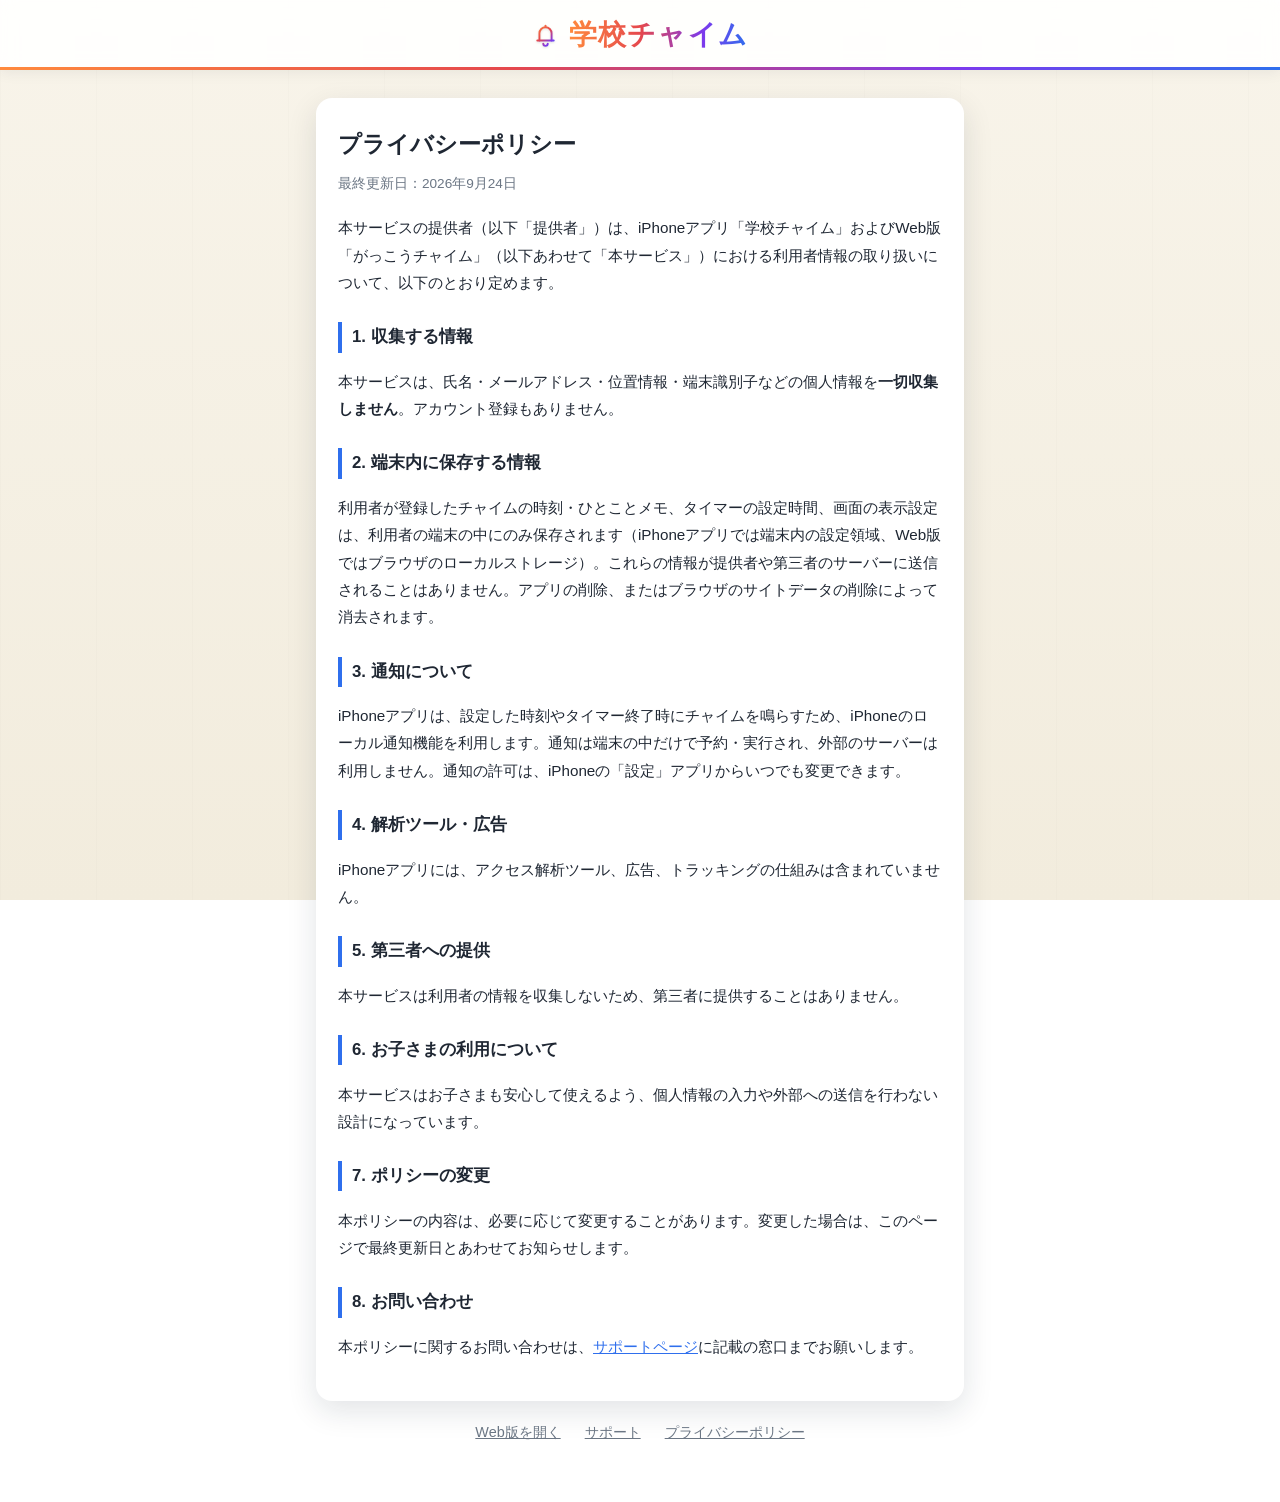
==== privacy.html @ b0a3496d "init" ====
<!DOCTYPE html>
<html lang="ja">
<head>
  <meta charset="UTF-8">
  <meta name="viewport" content="width=device-width, initial-scale=1.0">
  <title>プライバシーポリシー｜学校チャイム</title>
  <meta name="description" content="学校チャイムのプライバシーポリシー">
  <link rel="apple-touch-icon" href="apple-touch-icon.png">
  <link rel="stylesheet" href="style.css">
</head>
<body>
  <header class="app-header">
    <div class="app-header-inner">
      <a class="home-link" href="./" aria-label="学校チャイム サポート">
        <svg class="header-icon" viewBox="0 0 24 24" aria-hidden="true">
          <defs><linearGradient id="hgrad" gradientUnits="userSpaceOnUse" x1="4" y1="3" x2="20" y2="21">
            <stop offset="0" stop-color="#ff8a3d"/><stop offset="0.45" stop-color="#e5484d"/>
            <stop offset="0.8" stop-color="#7c3aed"/><stop offset="1" stop-color="#2f6fed"/></linearGradient></defs>
          <g fill="none" stroke="url(#hgrad)" stroke-width="1.7" stroke-linecap="round" stroke-linejoin="round">
            <path d="M12 4.4V3.2"/><path d="M6.6 16.4V10a5.4 5.4 0 0 1 10.8 0v6.4"/><path d="M4.7 16.4h14.6"/><path d="M10 19.2a2 2 0 0 0 4 0"/>
          </g>
        </svg>
        <h1>学校チャイム</h1>
      </a>
    </div>
  </header>
  <main class="doc">
    <div class="doc-card">
      <h2>プライバシーポリシー</h2>
      <p class="updated">最終更新日：2026年9月24日</p>
      <p>本サービスの提供者（以下「提供者」）は、iPhoneアプリ「学校チャイム」およびWeb版「がっこうチャイム」（以下あわせて「本サービス」）における利用者情報の取り扱いについて、以下のとおり定めます。</p>

      <h3>1. 収集する情報</h3>
      <p>本サービスは、氏名・メールアドレス・位置情報・端末識別子などの個人情報を<strong>一切収集しません</strong>。アカウント登録もありません。</p>

      <h3>2. 端末内に保存する情報</h3>
      <p>利用者が登録したチャイムの時刻・ひとことメモ、タイマーの設定時間、画面の表示設定は、利用者の端末の中にのみ保存されます（iPhoneアプリでは端末内の設定領域、Web版ではブラウザのローカルストレージ）。これらの情報が提供者や第三者のサーバーに送信されることはありません。アプリの削除、またはブラウザのサイトデータの削除によって消去されます。</p>

      <h3>3. 通知について</h3>
      <p>iPhoneアプリは、設定した時刻やタイマー終了時にチャイムを鳴らすため、iPhoneのローカル通知機能を利用します。通知は端末の中だけで予約・実行され、外部のサーバーは利用しません。通知の許可は、iPhoneの「設定」アプリからいつでも変更できます。</p>

      <h3>4. 解析ツール・広告</h3>
      <p>iPhoneアプリには、アクセス解析ツール、広告、トラッキングの仕組みは含まれていません。</p>

      <h3>5. 第三者への提供</h3>
      <p>本サービスは利用者の情報を収集しないため、第三者に提供することはありません。</p>

      <h3>6. お子さまの利用について</h3>
      <p>本サービスはお子さまも安心して使えるよう、個人情報の入力や外部への送信を行わない設計になっています。</p>

      <h3>7. ポリシーの変更</h3>
      <p>本ポリシーの内容は、必要に応じて変更することがあります。変更した場合は、このページで最終更新日とあわせてお知らせします。</p>

      <h3>8. お問い合わせ</h3>
      <p>本ポリシーに関するお問い合わせは、<a href="./">サポートページ</a>に記載の窓口までお願いします。</p>

    </div>
    <nav class="doc-nav">
      <a href="https://school-bell.gh.hoshihaya.com/">Web版を開く</a>
      <a href="./">サポート</a>
      <a href="privacy.html">プライバシーポリシー</a>
    </nav>
  </main>
</body>
</html>
---- style.css ----
:root {
  --ink: #1f2733;
  --muted: #6b7684;
  --accent: #2f6fed;
  --shadow: 0 10px 30px rgba(20, 30, 50, 0.12);
}
* { box-sizing: border-box; }
body {
  margin: 0;
  font-family: -apple-system, BlinkMacSystemFont, "Hiragino Kaku Gothic ProN", "Noto Sans JP", "Segoe UI", Meiryo, sans-serif;
  background:
    repeating-linear-gradient(90deg, rgba(0,0,0,0.012) 0 1px, transparent 1px 96px),
    linear-gradient(180deg, #f8f4ea 0%, #f2ecdd 100%);
  background-attachment: fixed;
  color: var(--ink);
  min-height: 100vh;
}
.app-header {
  position: sticky; top: 0; z-index: 20;
  background: rgba(255, 255, 255, 0.92);
  backdrop-filter: saturate(1.5) blur(8px);
  -webkit-backdrop-filter: saturate(1.5) blur(8px);
  box-shadow: 0 2px 14px rgba(20, 30, 50, 0.07);
}
.app-header::after {
  content: ''; position: absolute; left: 0; right: 0; bottom: 0; height: 3px;
  background: linear-gradient(90deg, #ff8a3d, #e5484d 40%, #7c3aed 75%, #2f6fed);
}
.app-header-inner { max-width: 680px; margin: 0 auto; padding: 15px 18px; display: flex; align-items: center; justify-content: center; }
.home-link { display: inline-flex; align-items: center; gap: 10px; text-decoration: none; border-radius: 10px; padding: 2px 6px; }
.header-icon { width: 27px; height: 27px; flex: 0 0 auto; filter: drop-shadow(0 1px 1px rgba(0,0,0,0.12)); }
.app-header h1 {
  margin: 0; font-size: 1.72rem; font-weight: 800; letter-spacing: 0.04em;
  background: linear-gradient(90deg, #ff8a3d, #e5484d 40%, #7c3aed 75%, #2f6fed);
  -webkit-background-clip: text; background-clip: text;
  -webkit-text-fill-color: transparent; color: transparent;
}
.doc { max-width: 680px; margin: 0 auto; padding: 28px 16px 60px; }
.doc-card { background: #fff; border-radius: 16px; box-shadow: var(--shadow); padding: 26px 22px; line-height: 1.8; }
.doc h2 { margin: 0 0 6px; font-size: 1.45rem; }
.doc .updated { color: var(--muted); font-size: .85rem; margin: 0 0 18px; }
.doc h3 { font-size: 1.05rem; margin: 26px 0 6px; padding-left: 10px; border-left: 4px solid var(--accent); }
.doc p, .doc li, .doc dd { font-size: .95rem; overflow-wrap: anywhere; }
.doc a { color: var(--accent); }
.doc dt { font-weight: 700; margin-top: 14px; }
.doc dd { margin: 4px 0 0; }
.doc-nav { text-align: center; margin-top: 22px; font-size: .9rem; }
.doc-nav a { color: var(--muted); margin: 0 10px; }
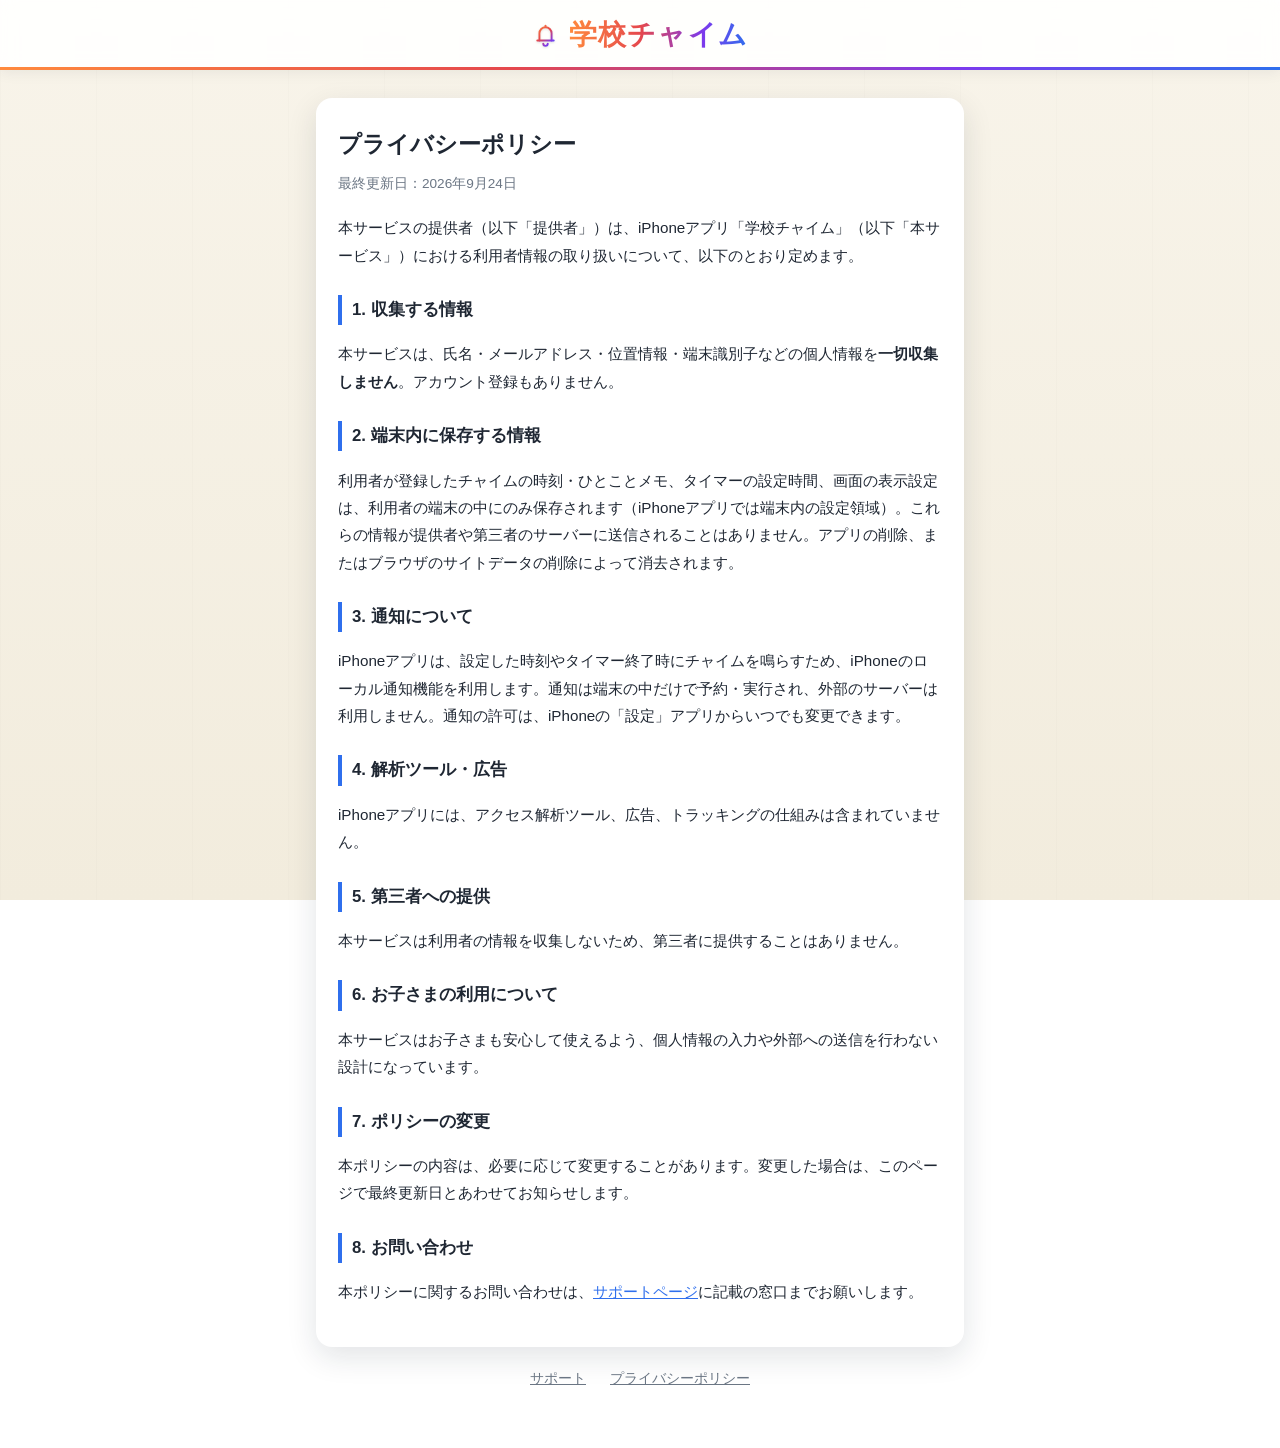
==== commit 5fc74594: "fix" ====
--- a/privacy.html
+++ b/privacy.html
@@ -28,13 +28,13 @@
     <div class="doc-card">
       <h2>プライバシーポリシー</h2>
       <p class="updated">最終更新日：2026年9月24日</p>
-      <p>本サービスの提供者（以下「提供者」）は、iPhoneアプリ「学校チャイム」およびWeb版「がっこうチャイム」（以下あわせて「本サービス」）における利用者情報の取り扱いについて、以下のとおり定めます。</p>
+      <p>本サービスの提供者（以下「提供者」）は、iPhoneアプリ「学校チャイム」（以下「本サービス」）における利用者情報の取り扱いについて、以下のとおり定めます。</p>
 
       <h3>1. 収集する情報</h3>
       <p>本サービスは、氏名・メールアドレス・位置情報・端末識別子などの個人情報を<strong>一切収集しません</strong>。アカウント登録もありません。</p>
 
       <h3>2. 端末内に保存する情報</h3>
-      <p>利用者が登録したチャイムの時刻・ひとことメモ、タイマーの設定時間、画面の表示設定は、利用者の端末の中にのみ保存されます（iPhoneアプリでは端末内の設定領域、Web版ではブラウザのローカルストレージ）。これらの情報が提供者や第三者のサーバーに送信されることはありません。アプリの削除、またはブラウザのサイトデータの削除によって消去されます。</p>
+      <p>利用者が登録したチャイムの時刻・ひとことメモ、タイマーの設定時間、画面の表示設定は、利用者の端末の中にのみ保存されます（iPhoneアプリでは端末内の設定領域）。これらの情報が提供者や第三者のサーバーに送信されることはありません。アプリの削除、またはブラウザのサイトデータの削除によって消去されます。</p>
 
       <h3>3. 通知について</h3>
       <p>iPhoneアプリは、設定した時刻やタイマー終了時にチャイムを鳴らすため、iPhoneのローカル通知機能を利用します。通知は端末の中だけで予約・実行され、外部のサーバーは利用しません。通知の許可は、iPhoneの「設定」アプリからいつでも変更できます。</p>
@@ -56,7 +56,6 @@
 
     </div>
     <nav class="doc-nav">
-      <a href="https://school-bell.gh.hoshihaya.com/">Web版を開く</a>
       <a href="./">サポート</a>
       <a href="privacy.html">プライバシーポリシー</a>
     </nav>
